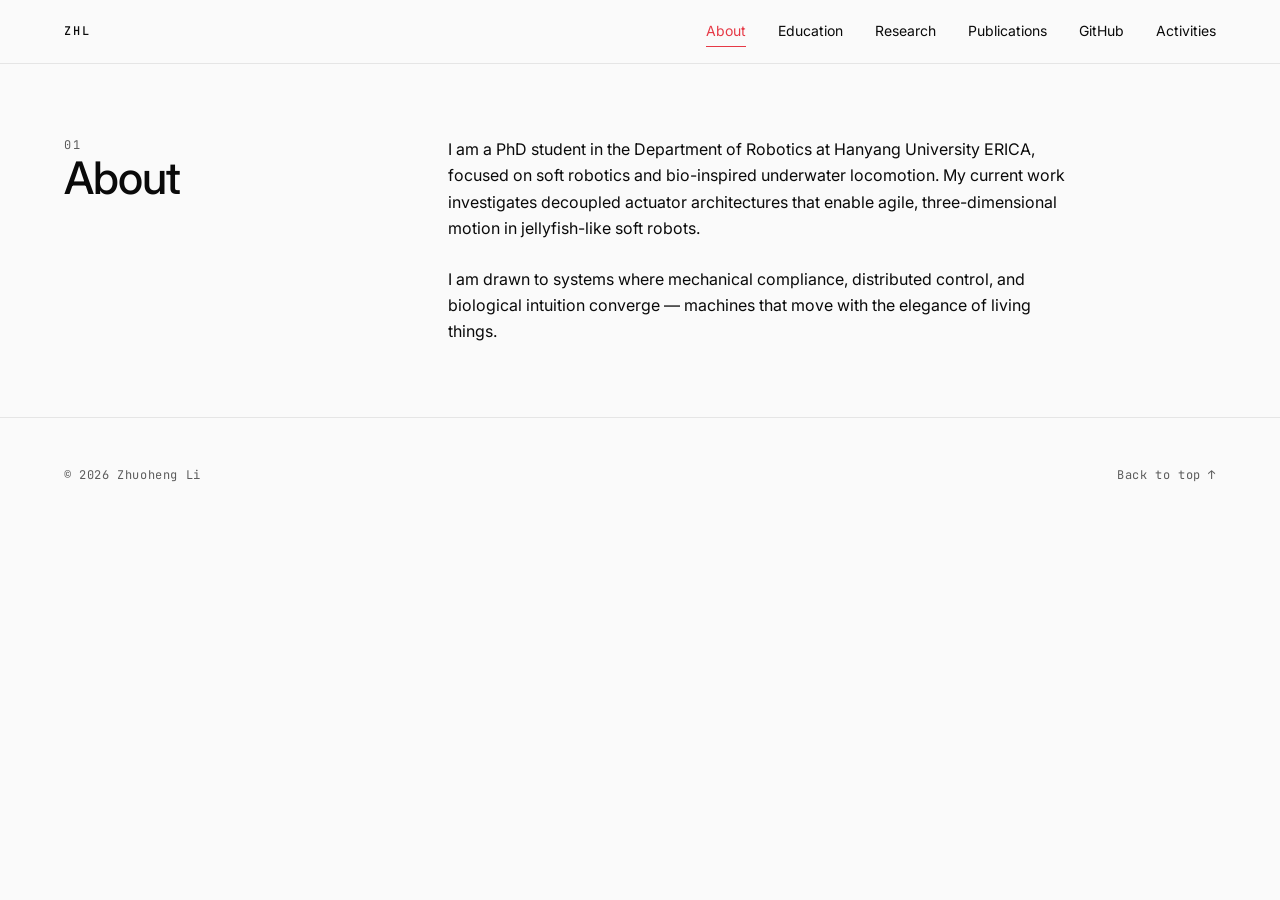
==== about.html @ 115ef576 "feat: dedicated pages for About / Education / Research / Publications - New pages: about.html, educa" ====
<!DOCTYPE html>
<html lang="en">
<head>
  <meta charset="UTF-8">
  <meta name="viewport" content="width=device-width, initial-scale=1">
  <title>About — Zhuoheng Li</title>
  <meta name="description" content="About Zhuoheng Li, PhD student in soft robotics at Hanyang University ERICA.">
  <meta name="theme-color" content="#FAFAFA">
  <link rel="canonical" href="https://lizhuoh9.github.io/about.html">

  <link rel="preconnect" href="https://fonts.googleapis.com">
  <link rel="preconnect" href="https://fonts.gstatic.com" crossorigin>
  <link rel="stylesheet" href="https://fonts.googleapis.com/css2?family=Inter:wght@400;500;600;700&family=JetBrains+Mono:wght@400;500&display=swap">

  <link rel="stylesheet" href="styles.css">
</head>
<body id="top">
  <a class="skip-link" href="#main">Skip to content</a>

  <header class="site-header">
    <div class="wrap">
      <a href="index.html" class="logo" aria-label="Home">ZHL</a>
      <nav aria-label="Section navigation">
        <a href="about.html" aria-current="page">About</a>
        <a href="education.html">Education</a>
        <a href="research.html">Research</a>
        <a href="publications.html">Publications</a>
        <a href="github.html">GitHub</a>
        <a href="activities.html">Activities</a>
      </nav>
    </div>
  </header>

  <main id="main">
    <section class="section" aria-labelledby="page-title">
      <div class="wrap grid">
        <div class="col-meta">
          <span class="section-num">01</span>
          <h1 id="page-title" class="section-title">About</h1>
        </div>
        <div class="col-main">
          <!-- EDIT: Expand this page with whatever About-level detail you'd like
               long-term (full bio, research statement, languages, hobbies, etc). -->
          <p class="prose">
            I am a PhD student in the Department of Robotics at Hanyang
            University ERICA, focused on soft robotics and bio-inspired
            underwater locomotion. My current work investigates decoupled
            actuator architectures that enable agile, three-dimensional
            motion in jellyfish-like soft robots.
          </p>
          <p class="prose">
            I am drawn to systems where mechanical compliance, distributed
            control, and biological intuition converge &mdash; machines that
            move with the elegance of living things.
          </p>
        </div>
      </div>
    </section>
  </main>

  <footer class="site-footer">
    <div class="wrap">
      <p>&copy; 2026 Zhuoheng Li</p>
      <p><a href="#top">Back to top &uarr;</a></p>
    </div>
  </footer>
</body>
</html>
---- styles.css ----
/* ============================================================
   Zhuoheng Li — personal homepage
   Style: Swiss International Typographic
   No frameworks. No build step. Single stylesheet.
   ============================================================ */

/* ---- Reset (minimal) -------------------------------------- */
*, *::before, *::after { box-sizing: border-box; margin: 0; padding: 0; }
html { scroll-behavior: smooth; }
img, svg { display: block; max-width: 100%; height: auto; }
ol, ul { list-style: none; }

@media (prefers-reduced-motion: reduce) {
  html { scroll-behavior: auto; }
  *, *::before, *::after {
    animation-duration: 0.01ms !important;
    transition-duration: 0.01ms !important;
  }
}

/* ---- Design tokens ---------------------------------------- */
:root {
  --color-bg: #FAFAFA;
  --color-ink: #0A0A0A;
  --color-ink-soft: #5C5C5C;
  --color-accent: #E63946;
  --color-rule: #E5E5E5;

  --font-sans: 'Inter', system-ui, -apple-system, 'Segoe UI', sans-serif;
  --font-mono: 'JetBrains Mono', ui-monospace, 'SF Mono', Menlo, monospace;

  --space-1: 0.5rem;
  --space-2: 1rem;
  --space-3: 1.5rem;
  --space-4: 2rem;
  --space-5: 3rem;
  --space-6: 4rem;
  --space-7: 6rem;
  --space-8: 8rem;

  --max-w: 1280px;
  --pad-x: clamp(1.5rem, 5vw, 4rem);
  --header-h: 64px;

  --duration-fast: 150ms;
  --ease: cubic-bezier(0.16, 1, 0.3, 1);
}

/* ---- Base ------------------------------------------------- */
body {
  background: var(--color-bg);
  color: var(--color-ink);
  font-family: var(--font-sans);
  font-size: 1rem;
  line-height: 1.6;
  font-weight: 400;
  -webkit-font-smoothing: antialiased;
  -moz-osx-font-smoothing: grayscale;
  text-rendering: optimizeLegibility;
}

::selection {
  background: var(--color-ink);
  color: var(--color-bg);
}

.wrap {
  max-width: var(--max-w);
  margin: 0 auto;
  padding-inline: var(--pad-x);
}

/* Skip link for keyboard users */
.skip-link {
  position: absolute;
  left: 0;
  top: -100px;
  background: var(--color-ink);
  color: var(--color-bg);
  padding: 0.75rem 1rem;
  font-size: 0.875rem;
  z-index: 100;
  text-decoration: none;
}
.skip-link:focus {
  top: 0;
}

/* ---- Header ----------------------------------------------- */
.site-header {
  position: sticky;
  top: 0;
  z-index: 10;
  background: var(--color-bg);
  border-bottom: 1px solid var(--color-rule);
  height: var(--header-h);
}
.site-header .wrap {
  display: flex;
  align-items: center;
  justify-content: space-between;
  height: 100%;
}
.logo {
  font-family: var(--font-mono);
  font-size: 0.75rem;
  letter-spacing: 0.18em;
  font-weight: 500;
  color: var(--color-ink);
  text-decoration: none;
}
.logo:hover { color: var(--color-accent); }

.site-header nav {
  display: flex;
  gap: clamp(1rem, 2.5vw, 2.5rem);
}
.site-header nav a {
  font-size: 0.875rem;
  font-weight: 400;
  color: var(--color-ink);
  text-decoration: none;
  position: relative;
  padding-block: 0.25rem;
  transition: color var(--duration-fast) var(--ease);
}
.site-header nav a::after {
  content: "";
  position: absolute;
  left: 0;
  bottom: 0;
  width: 100%;
  height: 1px;
  background: currentColor;
  transform: scaleX(0);
  transform-origin: left;
  transition: transform var(--duration-fast) var(--ease);
}
.site-header nav a:hover {
  color: var(--color-accent);
}
.site-header nav a:hover::after {
  transform: scaleX(1);
}
.site-header nav a[aria-current="page"] {
  color: var(--color-accent);
}
.site-header nav a[aria-current="page"]::after {
  transform: scaleX(1);
}

@media (max-width: 640px) {
  .site-header nav { gap: var(--space-2); }
  .site-header nav a { font-size: 0.75rem; }
}

/* ---- Section scaffolding ---------------------------------- */
.hero,
.section {
  scroll-margin-top: calc(var(--header-h) + 16px);
  padding-block: clamp(3rem, 8vh, 6rem);
  border-bottom: 1px solid var(--color-rule);
}

.hero {
  padding-block: clamp(4rem, 11vh, 7.5rem);
}
.hero-layout {
  display: grid;
  grid-template-columns: 1fr;
  gap: clamp(1.75rem, 4.5vw, 3rem);
  align-items: center;
}
@media (min-width: 768px) {
  .hero-layout {
    grid-template-columns: clamp(220px, 26vw, 320px) 1fr;
    gap: clamp(2rem, 5vw, 4.5rem);
  }
}
.hero-portrait {
  display: flex;
  justify-content: flex-start;
}
.hero-portrait .avatar {
  width: 100%;
  max-width: 280px;
  margin-top: 0;
}
.hero-body { min-width: 0; }

.grid {
  display: grid;
  grid-template-columns: 1fr;
  gap: var(--space-3);
}
@media (min-width: 768px) {
  .grid {
    grid-template-columns: clamp(220px, 26vw, 320px) 1fr;
    gap: clamp(2rem, 5vw, 4.5rem);
    align-items: start;
  }
}

.section-num {
  font-family: var(--font-mono);
  font-size: 0.75rem;
  letter-spacing: 0.2em;
  color: var(--color-ink-soft);
  text-transform: uppercase;
  display: block;
  margin-bottom: var(--space-1);
}

.section-title {
  font-size: clamp(1.75rem, 3.5vw, 3rem);
  font-weight: 500;
  letter-spacing: -0.02em;
  line-height: 1;
}
@media (min-width: 768px) {
  .section-title { margin-top: -0.15em; }
}

/* ---- Hero ------------------------------------------------- */
.display {
  font-size: clamp(1.875rem, 4vw, 3rem);
  font-weight: 600;
  line-height: 1.05;
  letter-spacing: -0.025em;
}
.display span { display: block; }
.display-en {
  white-space: nowrap;
}
.display-zh {
  font-size: clamp(1rem, 1.4vw, 1.25rem);
  font-weight: 500;
  line-height: 1.2;
  letter-spacing: 0.02em;
  color: var(--color-ink-soft);
  margin-top: 0.3em;
  font-family: "PingFang SC", "Microsoft YaHei", "Hiragino Sans GB",
               "Source Han Sans SC", "Noto Sans CJK SC", var(--font-sans);
}

.role {
  margin-top: clamp(var(--space-3), 3.5vh, var(--space-4));
  font-size: clamp(0.95rem, 1.1vw, 1.0625rem);
  line-height: 1.55;
  color: var(--color-ink);
  max-width: 48ch;
}
.role em {
  font-style: italic;
  color: var(--color-accent);
  font-weight: 500;
}
.hero .contact-list {
  margin-top: clamp(var(--space-4), 4.5vh, var(--space-5));
  display: grid;
  grid-template-columns: 1fr;
  gap: 0;
}
@media (min-width: 768px) {
  .hero .contact-list {
    grid-template-columns: 1fr 1fr;
    column-gap: clamp(1.5rem, 3vw, 2.5rem);
  }
  /* In the 2-column grid every cell keeps its bottom border so the table
     reads symmetrically across both columns (CV-row style). Override the
     global :last-child rule that would otherwise blank ORCID's line. */
  .hero .contact-row,
  .hero .contact-row:last-child {
    border-bottom: 1px solid var(--color-rule);
  }
}

/* ---- Avatar ----------------------------------------------- */
.avatar {
  display: block;
  width: clamp(140px, 18vw, 220px);
  aspect-ratio: 1 / 1;
  height: auto;
  margin-top: var(--space-3);
  border-radius: 50%;
  object-fit: cover;
  background: var(--color-bg);
}

/* ---- Prose ------------------------------------------------ */
.prose {
  font-size: clamp(1rem, 1.05vw, 1.125rem);
  line-height: 1.65;
  max-width: 62ch;
  color: var(--color-ink);
}
.prose + .prose { margin-top: var(--space-3); }

.prose a {
  display: inline;
  white-space: nowrap;
}

/* ---- Links (default) -------------------------------------- */
a {
  color: var(--color-ink);
  text-decoration: underline;
  text-decoration-thickness: 1px;
  text-underline-offset: 0.22em;
  transition: color var(--duration-fast) var(--ease),
              text-decoration-thickness var(--duration-fast) var(--ease);
}
a:hover {
  color: var(--color-accent);
  text-decoration-thickness: 2px;
}
a:focus-visible {
  outline: 2px solid var(--color-accent);
  outline-offset: 4px;
  text-decoration: none;
}

/* ---- Research --------------------------------------------- */
.research-list {
  display: grid;
  gap: var(--space-5);
  margin-top: var(--space-4);
}
@media (min-width: 768px) {
  .research-list { margin-top: 0; }
}

.research-item {
  display: grid;
  grid-template-columns: 4em 1fr;
  gap: var(--space-3);
  padding-bottom: var(--space-4);
  border-bottom: 1px solid var(--color-rule);
}
.research-item:last-child {
  border-bottom: none;
  padding-bottom: 0;
}
.research-item .item-num {
  font-family: var(--font-mono);
  font-size: 0.75rem;
  color: var(--color-ink-soft);
  letter-spacing: 0.15em;
  padding-top: 0.5em;
}
.research-item h3 {
  font-size: clamp(1.25rem, 1.6vw, 1.5rem);
  font-weight: 500;
  letter-spacing: -0.01em;
  line-height: 1.2;
  margin-bottom: var(--space-1);
}
.research-item p {
  color: var(--color-ink);
  max-width: 58ch;
  font-size: 1rem;
  line-height: 1.6;
}

/* ---- Education -------------------------------------------- */
.edu-list {
  display: grid;
  gap: var(--space-4);
  margin-top: var(--space-4);
}
@media (min-width: 768px) {
  .edu-list { margin-top: 0; }
}
.edu-item {
  display: grid;
  grid-template-columns: 11em 1fr;
  gap: var(--space-3);
  padding-bottom: var(--space-3);
  border-bottom: 1px solid var(--color-rule);
  align-items: start;
}
.edu-item:last-child {
  border-bottom: none;
  padding-bottom: 0;
}
.edu-date {
  font-family: var(--font-mono);
  font-size: 0.75rem;
  letter-spacing: 0.12em;
  color: var(--color-ink-soft);
  text-transform: uppercase;
  padding-top: 0.45em;
  white-space: nowrap;
}
.edu-degree {
  font-size: clamp(1.125rem, 1.4vw, 1.25rem);
  font-weight: 500;
  letter-spacing: -0.01em;
  line-height: 1.3;
  margin-bottom: var(--space-1);
}
.edu-school {
  color: var(--color-ink);
  font-size: 0.95rem;
  line-height: 1.5;
}
@media (max-width: 600px) {
  .edu-item {
    grid-template-columns: 1fr;
    gap: var(--space-1);
  }
  .edu-date { padding-top: 0; }
}

/* ---- Publications ----------------------------------------- */
.pub-list {
  display: grid;
  gap: var(--space-4);
  margin-top: var(--space-4);
}
.pub-item {
  padding-bottom: var(--space-4);
  border-bottom: 1px solid var(--color-rule);
}
.pub-item:last-child {
  border-bottom: none;
  padding-bottom: 0;
}
.pub-meta {
  font-family: var(--font-mono);
  font-size: 0.75rem;
  letter-spacing: 0.15em;
  color: var(--color-ink-soft);
  text-transform: uppercase;
  display: block;
  margin-bottom: var(--space-1);
}
.pub-title {
  font-size: clamp(1.125rem, 1.4vw, 1.25rem);
  font-weight: 500;
  letter-spacing: -0.01em;
  line-height: 1.35;
  margin-bottom: var(--space-1);
}
.pub-title a {
  color: inherit;
  text-decoration: none;
  background-image: linear-gradient(currentColor, currentColor);
  background-position: 0 100%;
  background-repeat: no-repeat;
  background-size: 0% 1px;
  transition: background-size var(--duration-fast) var(--ease),
              color var(--duration-fast) var(--ease);
  padding-bottom: 2px;
}
.pub-title a:hover {
  color: var(--color-accent);
  background-size: 100% 1px;
}
.pub-authors {
  color: var(--color-ink);
  font-size: 0.95rem;
  margin-bottom: var(--space-2);
}
.pub-authors strong {
  font-weight: 500;
  color: var(--color-ink);
  border-bottom: 2px solid var(--color-accent);
  padding-bottom: 1px;
}
.pub-links {
  display: flex;
  flex-wrap: wrap;
  gap: var(--space-3);
  font-size: 0.875rem;
  font-family: var(--font-mono);
  letter-spacing: 0.05em;
}
.pub-links a {
  text-decoration: none;
  border-bottom: 1px solid var(--color-rule);
  padding-bottom: 2px;
}
.pub-links a:hover {
  border-bottom-color: var(--color-accent);
  color: var(--color-accent);
}

.pub-tail {
  margin-top: var(--space-4);
  padding-top: var(--space-3);
  border-top: 1px solid var(--color-rule);
  font-family: var(--font-mono);
  font-size: 0.75rem;
  letter-spacing: 0.15em;
  text-transform: uppercase;
  color: var(--color-ink-soft);
}
.pub-tail a {
  color: var(--color-ink-soft);
  text-decoration: none;
  display: inline-flex;
  align-items: baseline;
  gap: 0.4em;
  border-bottom: 1px solid var(--color-rule);
  padding-bottom: 2px;
  transition: color var(--duration-fast) var(--ease),
              border-color var(--duration-fast) var(--ease);
}
.pub-tail a:hover {
  color: var(--color-accent);
  border-bottom-color: var(--color-accent);
}
.pub-tail .arrow {
  display: inline-block;
  transition: transform var(--duration-fast) var(--ease);
}
.pub-tail a:hover .arrow {
  transform: translateX(0.4em);
}

/* ---- Repos (projects page) -------------------------------- */
.repo-list {
  display: grid;
  gap: var(--space-4);
  margin-top: var(--space-4);
}
.repo-item {
  padding-bottom: var(--space-4);
  border-bottom: 1px solid var(--color-rule);
}
.repo-item:last-child {
  border-bottom: none;
  padding-bottom: 0;
}
.repo-name {
  font-size: clamp(1.125rem, 1.4vw, 1.25rem);
  font-weight: 500;
  letter-spacing: -0.01em;
  line-height: 1.35;
}
.repo-name a {
  color: inherit;
  text-decoration: none;
  background-image: linear-gradient(currentColor, currentColor);
  background-position: 0 100%;
  background-repeat: no-repeat;
  background-size: 0% 1px;
  transition: background-size var(--duration-fast) var(--ease),
              color var(--duration-fast) var(--ease);
  padding-bottom: 2px;
}
.repo-name a:hover {
  color: var(--color-accent);
  background-size: 100% 1px;
}
.repo-desc {
  margin-top: var(--space-1);
  color: var(--color-ink);
  font-size: 0.95rem;
  line-height: 1.55;
  max-width: 60ch;
}
.repo-meta {
  margin-top: var(--space-2);
  display: flex;
  flex-wrap: wrap;
  gap: var(--space-3);
  font-family: var(--font-mono);
  font-size: 0.75rem;
  letter-spacing: 0.12em;
  color: var(--color-ink-soft);
  text-transform: uppercase;
}
.repo-fork {
  color: var(--color-ink-soft);
  opacity: 0.65;
}
.repo-empty {
  color: var(--color-ink-soft);
  font-family: var(--font-mono);
  font-size: 0.875rem;
  letter-spacing: 0.05em;
}
.repo-empty a {
  color: var(--color-ink);
}

/* ---- Activities ------------------------------------------- */
.activity-list {
  display: grid;
  gap: var(--space-5);
  margin-top: var(--space-4);
}
.activity-item {
  display: grid;
  grid-template-columns: 7em 1fr;
  gap: var(--space-3);
  padding-bottom: var(--space-5);
  border-bottom: 1px solid var(--color-rule);
  align-items: start;
}
.activity-item:last-child {
  border-bottom: none;
  padding-bottom: 0;
}
.activity-date {
  font-family: var(--font-mono);
  font-size: 0.8125rem;
  color: var(--color-ink-soft);
  letter-spacing: 0.08em;
  padding-top: 0.45em;
  white-space: nowrap;
}
.activity-title {
  font-size: clamp(1.125rem, 1.4vw, 1.25rem);
  font-weight: 500;
  letter-spacing: -0.01em;
  line-height: 1.3;
  margin-bottom: var(--space-1);
}
.activity-desc {
  color: var(--color-ink);
  font-size: 1rem;
  line-height: 1.6;
  max-width: 60ch;
}
.activity-images {
  margin-top: var(--space-3);
  display: grid;
  grid-template-columns: repeat(auto-fit, minmax(180px, 1fr));
  gap: var(--space-2);
}
.activity-images a {
  display: block;
  text-decoration: none;
  border-bottom: none;
  padding: 0;
}
.activity-images img {
  width: 100%;
  height: auto;
  display: block;
  border: 1px solid var(--color-rule);
  background: var(--color-rule);
  transition: opacity var(--duration-fast) var(--ease);
}
.activity-images a:hover img {
  opacity: 0.85;
}
.activity-empty {
  color: var(--color-ink-soft);
  font-family: var(--font-mono);
  font-size: 0.875rem;
  letter-spacing: 0.05em;
}
.activity-empty code {
  font-family: var(--font-mono);
  background: rgba(0, 0, 0, 0.04);
  padding: 0.05em 0.4em;
}
@media (max-width: 600px) {
  .activity-item {
    grid-template-columns: 1fr;
    gap: var(--space-1);
  }
  .activity-date { padding-top: 0; }
}

/* ---- Contact ---------------------------------------------- */
.contact-list {
  display: grid;
  gap: 0;
  margin-top: var(--space-4);
}
@media (min-width: 768px) {
  .contact-list { margin-top: 0; }
}
.contact-row {
  display: grid;
  grid-template-columns: 7em 1fr;
  gap: var(--space-3);
  padding-block: var(--space-2);
  border-bottom: 1px solid var(--color-rule);
  align-items: baseline;
}
.contact-row:last-child { border-bottom: none; }

.contact-row dt {
  font-family: var(--font-mono);
  font-size: 0.75rem;
  letter-spacing: 0.18em;
  color: var(--color-ink-soft);
  text-transform: uppercase;
}
.contact-row dd a {
  font-size: clamp(1rem, 1.2vw, 1.125rem);
  display: inline-flex;
  align-items: baseline;
  gap: 0.4em;
  text-decoration: none;
  border-bottom: 1px solid var(--color-rule);
  padding-bottom: 2px;
  transition: border-color var(--duration-fast) var(--ease),
              color var(--duration-fast) var(--ease);
}
.contact-row dd a:hover {
  color: var(--color-accent);
  border-bottom-color: var(--color-accent);
}
.contact-row dd a .arrow {
  display: inline-block;
  transition: transform var(--duration-fast) var(--ease);
}
.contact-row dd a:hover .arrow {
  transform: translateX(0.4em);
}

@media (max-width: 480px) {
  .contact-row { grid-template-columns: 5em 1fr; }
  .research-item { grid-template-columns: 3em 1fr; }
}

/* ---- Footer ----------------------------------------------- */
.site-footer {
  padding-block: var(--space-5);
  font-size: 0.75rem;
  color: var(--color-ink-soft);
  font-family: var(--font-mono);
  letter-spacing: 0.05em;
}
.site-footer .wrap {
  display: flex;
  justify-content: space-between;
  flex-wrap: wrap;
  gap: var(--space-2);
}
.site-footer a {
  color: var(--color-ink-soft);
  text-decoration: none;
  border-bottom: 1px solid transparent;
  transition: color var(--duration-fast) var(--ease),
              border-color var(--duration-fast) var(--ease);
}
.site-footer a:hover {
  color: var(--color-accent);
  border-bottom-color: var(--color-accent);
}
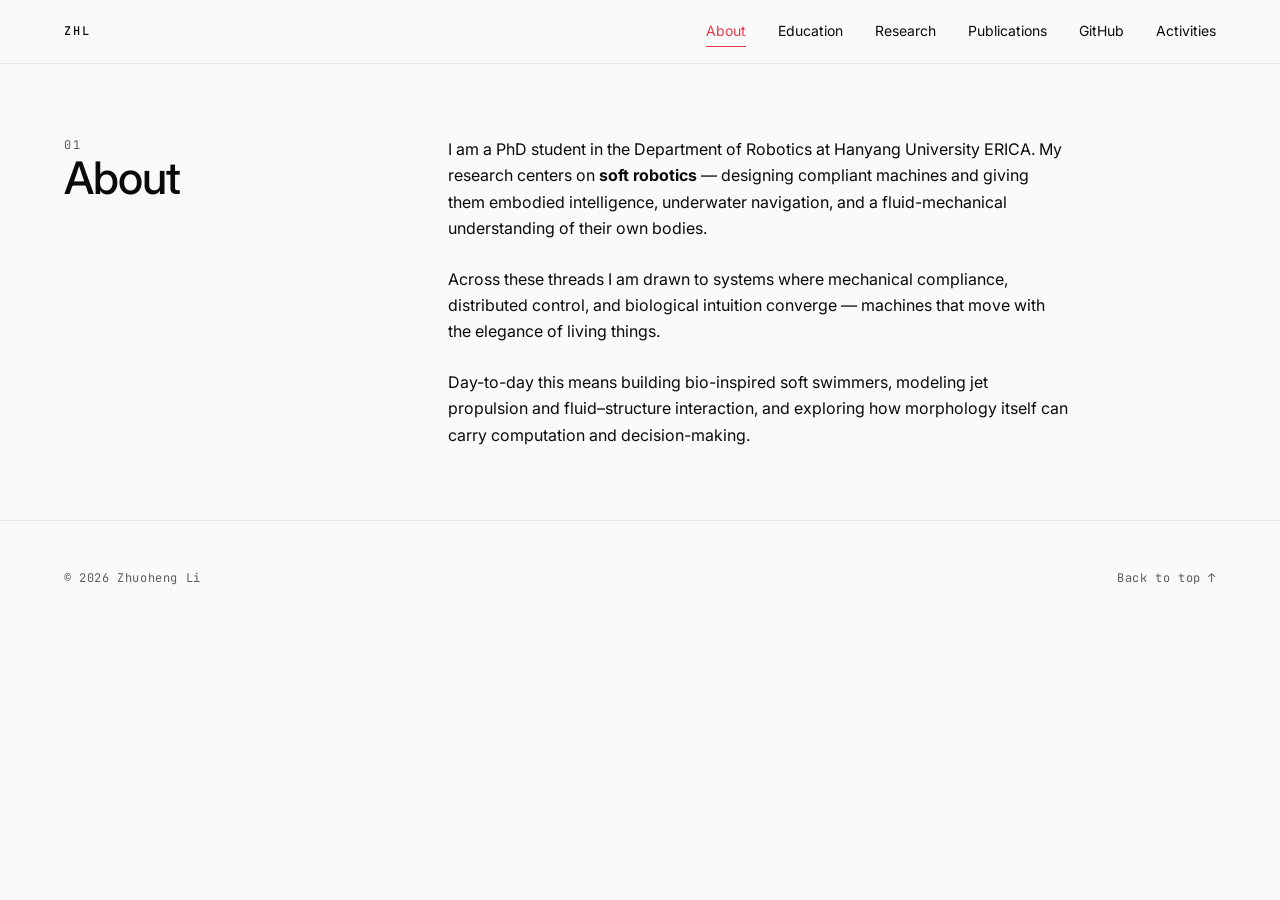
==== commit bc603888: "content: research directions now span 4 soft-robotics threads; about updated - Research / research.h" ====
--- a/about.html
+++ b/about.html
@@ -43,15 +43,23 @@
                long-term (full bio, research statement, languages, hobbies, etc). -->
           <p class="prose">
             I am a PhD student in the Department of Robotics at Hanyang
-            University ERICA, focused on soft robotics and bio-inspired
-            underwater locomotion. My current work investigates decoupled
-            actuator architectures that enable agile, three-dimensional
-            motion in jellyfish-like soft robots.
+            University ERICA. My research centers on
+            <strong>soft robotics</strong> &mdash; designing compliant
+            machines and giving them embodied intelligence, underwater
+            navigation, and a fluid-mechanical understanding of their
+            own bodies.
           </p>
           <p class="prose">
-            I am drawn to systems where mechanical compliance, distributed
-            control, and biological intuition converge &mdash; machines that
-            move with the elegance of living things.
+            Across these threads I am drawn to systems where mechanical
+            compliance, distributed control, and biological intuition
+            converge &mdash; machines that move with the elegance of
+            living things.
+          </p>
+          <p class="prose">
+            Day-to-day this means building bio-inspired soft swimmers,
+            modeling jet propulsion and fluid&ndash;structure interaction,
+            and exploring how morphology itself can carry computation
+            and decision-making.
           </p>
         </div>
       </div>
